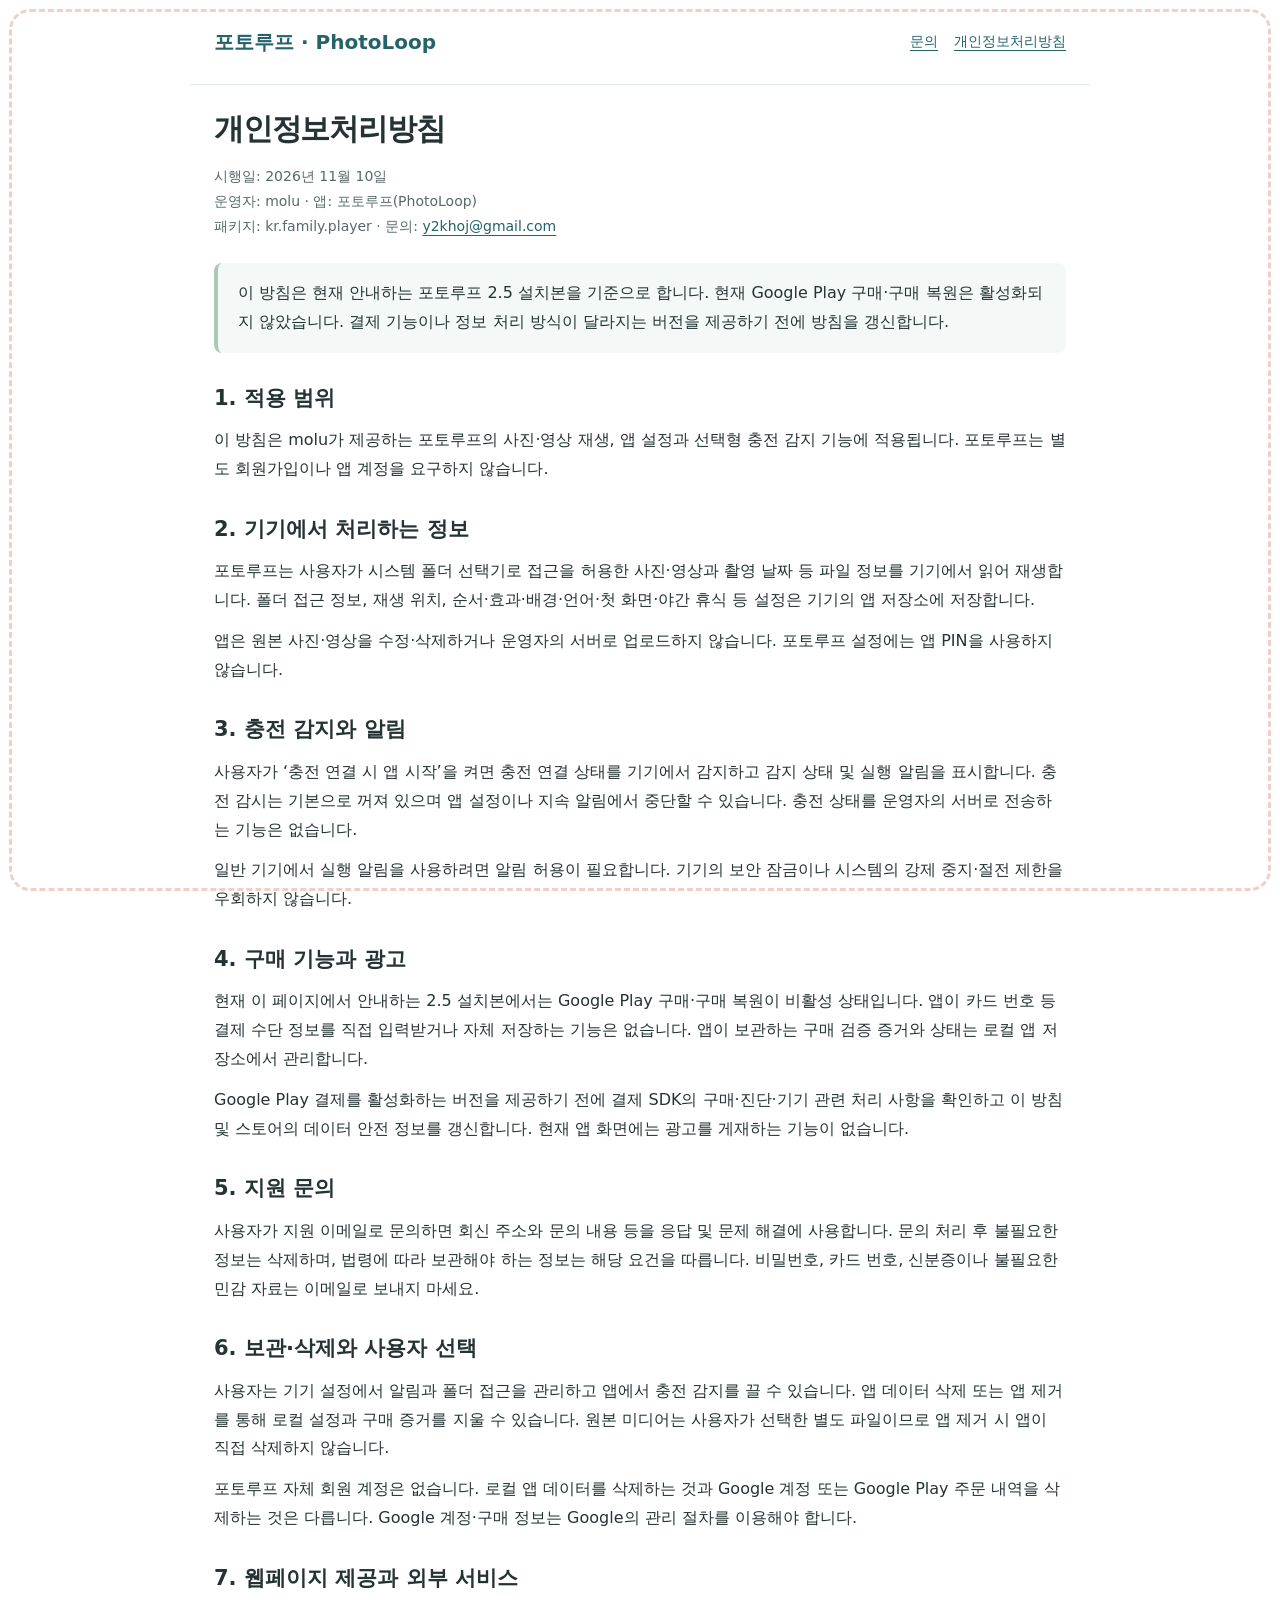
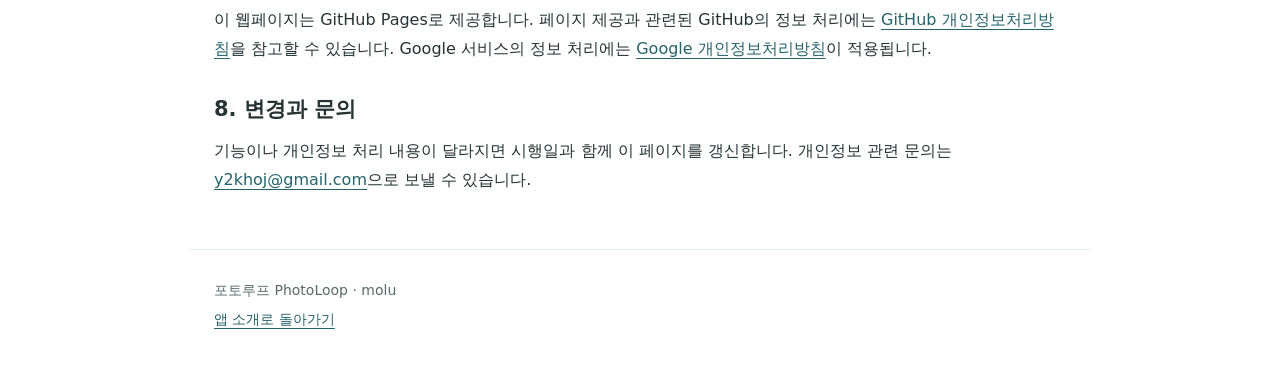
==== privacy.html @ a1cc2d08 "Publish PhotoLoop introduction and current-version privacy policy" ====
<!doctype html>
<html lang="ko"><head><meta charset="utf-8"><meta name="viewport" content="width=device-width,initial-scale=1"><meta name="description" content="molu가 제공하는 포토루프 PhotoLoop의 개인정보처리방침."><title>개인정보처리방침 · 포토루프 PhotoLoop</title><link rel="stylesheet" href="style.css"></head><body>
<header><a class="brand" href="./">포토루프 · PhotoLoop</a><nav aria-label="메뉴"><a href="./#support">문의</a><a aria-current="page" href="privacy.html">개인정보처리방침</a></nav></header>
<main class="policy"><h1>개인정보처리방침</h1><p class="meta">시행일: 2026년 11월 10일<br>운영자: molu · 앱: 포토루프(PhotoLoop)<br>패키지: kr.family.player · 문의: <a href="mailto:y2khoj@gmail.com">y2khoj@gmail.com</a></p>
<div class="note">이 방침은 현재 안내하는 포토루프 2.5 설치본을 기준으로 합니다. 현재 Google Play 구매·구매 복원은 활성화되지 않았습니다. 결제 기능이나 정보 처리 방식이 달라지는 버전을 제공하기 전에 방침을 갱신합니다.</div>
<section><h2>1. 적용 범위</h2><p>이 방침은 molu가 제공하는 포토루프의 사진·영상 재생, 앱 설정과 선택형 충전 감지 기능에 적용됩니다. 포토루프는 별도 회원가입이나 앱 계정을 요구하지 않습니다.</p></section>
<section><h2>2. 기기에서 처리하는 정보</h2><p>포토루프는 사용자가 시스템 폴더 선택기로 접근을 허용한 사진·영상과 촬영 날짜 등 파일 정보를 기기에서 읽어 재생합니다. 폴더 접근 정보, 재생 위치, 순서·효과·배경·언어·첫 화면·야간 휴식 등 설정은 기기의 앱 저장소에 저장합니다.</p><p>앱은 원본 사진·영상을 수정·삭제하거나 운영자의 서버로 업로드하지 않습니다. 포토루프 설정에는 앱 PIN을 사용하지 않습니다.</p></section>
<section><h2>3. 충전 감지와 알림</h2><p>사용자가 ‘충전 연결 시 앱 시작’을 켜면 충전 연결 상태를 기기에서 감지하고 감지 상태 및 실행 알림을 표시합니다. 충전 감시는 기본으로 꺼져 있으며 앱 설정이나 지속 알림에서 중단할 수 있습니다. 충전 상태를 운영자의 서버로 전송하는 기능은 없습니다.</p><p>일반 기기에서 실행 알림을 사용하려면 알림 허용이 필요합니다. 기기의 보안 잠금이나 시스템의 강제 중지·절전 제한을 우회하지 않습니다.</p></section>
<section><h2>4. 구매 기능과 광고</h2><p>현재 이 페이지에서 안내하는 2.5 설치본에서는 Google Play 구매·구매 복원이 비활성 상태입니다. 앱이 카드 번호 등 결제 수단 정보를 직접 입력받거나 자체 저장하는 기능은 없습니다. 앱이 보관하는 구매 검증 증거와 상태는 로컬 앱 저장소에서 관리합니다.</p><p>Google Play 결제를 활성화하는 버전을 제공하기 전에 결제 SDK의 구매·진단·기기 관련 처리 사항을 확인하고 이 방침 및 스토어의 데이터 안전 정보를 갱신합니다. 현재 앱 화면에는 광고를 게재하는 기능이 없습니다.</p></section>
<section><h2>5. 지원 문의</h2><p>사용자가 지원 이메일로 문의하면 회신 주소와 문의 내용 등을 응답 및 문제 해결에 사용합니다. 문의 처리 후 불필요한 정보는 삭제하며, 법령에 따라 보관해야 하는 정보는 해당 요건을 따릅니다. 비밀번호, 카드 번호, 신분증이나 불필요한 민감 자료는 이메일로 보내지 마세요.</p></section>
<section><h2>6. 보관·삭제와 사용자 선택</h2><p>사용자는 기기 설정에서 알림과 폴더 접근을 관리하고 앱에서 충전 감지를 끌 수 있습니다. 앱 데이터 삭제 또는 앱 제거를 통해 로컬 설정과 구매 증거를 지울 수 있습니다. 원본 미디어는 사용자가 선택한 별도 파일이므로 앱 제거 시 앱이 직접 삭제하지 않습니다.</p><p>포토루프 자체 회원 계정은 없습니다. 로컬 앱 데이터를 삭제하는 것과 Google 계정 또는 Google Play 주문 내역을 삭제하는 것은 다릅니다. Google 계정·구매 정보는 Google의 관리 절차를 이용해야 합니다.</p></section>
<section><h2>7. 웹페이지 제공과 외부 서비스</h2><p>이 웹페이지는 GitHub Pages로 제공합니다. 페이지 제공과 관련된 GitHub의 정보 처리에는 <a href="https://docs.github.com/en/site-policy/privacy-policies/github-general-privacy-statement">GitHub 개인정보처리방침</a>을 참고할 수 있습니다. Google 서비스의 정보 처리에는 <a href="https://policies.google.com/privacy">Google 개인정보처리방침</a>이 적용됩니다.</p></section>
<section><h2>8. 변경과 문의</h2><p>기능이나 개인정보 처리 내용이 달라지면 시행일과 함께 이 페이지를 갱신합니다. 개인정보 관련 문의는 <a href="mailto:y2khoj@gmail.com">y2khoj@gmail.com</a>으로 보낼 수 있습니다.</p></section>
</main><footer><p>포토루프 PhotoLoop · molu</p><p><a href="./">앱 소개로 돌아가기</a></p></footer></body></html>
---- style.css ----
:root{color-scheme:light;--ink:#263334;--muted:#58696a;--teal:#24636a;--line:#e4ece9}*{box-sizing:border-box}body{margin:0;background:#fff;color:var(--ink);font:16px/1.8 system-ui,-apple-system,"Noto Sans KR",sans-serif}body:before{content:"";position:fixed;inset:9px;border:3px dashed #e6b6a8;border-radius:21px;pointer-events:none;opacity:.65}a{color:var(--teal);text-underline-offset:4px}a:focus-visible{outline:3px solid #df995c;outline-offset:5px}header,main,footer{width:min(900px,100%);margin:auto;padding:24px}header{display:flex;justify-content:space-between;align-items:center;gap:16px;border-bottom:1px solid var(--line)}header a.brand{font-weight:750;text-decoration:none;font-size:20px}nav{display:flex;flex-wrap:wrap;gap:16px}nav a{font-size:14px}.hero{display:flex;align-items:center;gap:32px;padding:42px 0 32px}.icon{width:144px;height:144px;object-fit:contain;flex:none}h1{font-size:clamp(27px,5vw,42px);letter-spacing:-.04em;line-height:1.35;margin:0 0 14px}h2{font-size:21px;line-height:1.5;margin:30px 0 12px}p{margin:12px 0;overflow-wrap:anywhere}.lead{color:var(--muted);font-size:18px}.grid{display:grid;grid-template-columns:1fr 1fr;gap:16px}.card{border:1px solid var(--line);border-radius:18px;padding:20px;background:#fff}.card:nth-child(3n+1){border-top:4px solid #e4ae9a}.card:nth-child(3n+2){border-top:4px solid #b1d4b7}.card:nth-child(3n){border-top:4px solid #aecddc}.card h2{margin:0 0 8px;font-size:18px}.note{background:#f4f9f7;border-left:4px solid #a7cbb8;border-radius:8px;padding:16px 20px;margin:24px 0}.small,.meta{font-size:14px;color:var(--muted)}.button{display:inline-block;background:var(--teal);color:#fff;padding:10px 20px;border-radius:10px;text-decoration:none;margin:12px 0}.policy h1{font-size:30px}.policy section{margin:30px 0}.policy ul{padding-left:23px}footer{border-top:1px solid var(--line);font-size:14px;color:var(--muted);padding-bottom:36px}footer p{margin:4px 0}@media(max-width:580px){header{align-items:flex-start;padding:22px;flex-direction:column;gap:6px}main{padding:20px 24px}.hero{flex-direction:column;align-items:flex-start;gap:16px;padding:22px 0}.icon{width:116px;height:116px}.grid{grid-template-columns:1fr}nav{gap:14px}.lead{font-size:17px}body:before{inset:6px}footer{padding:22px 24px}}
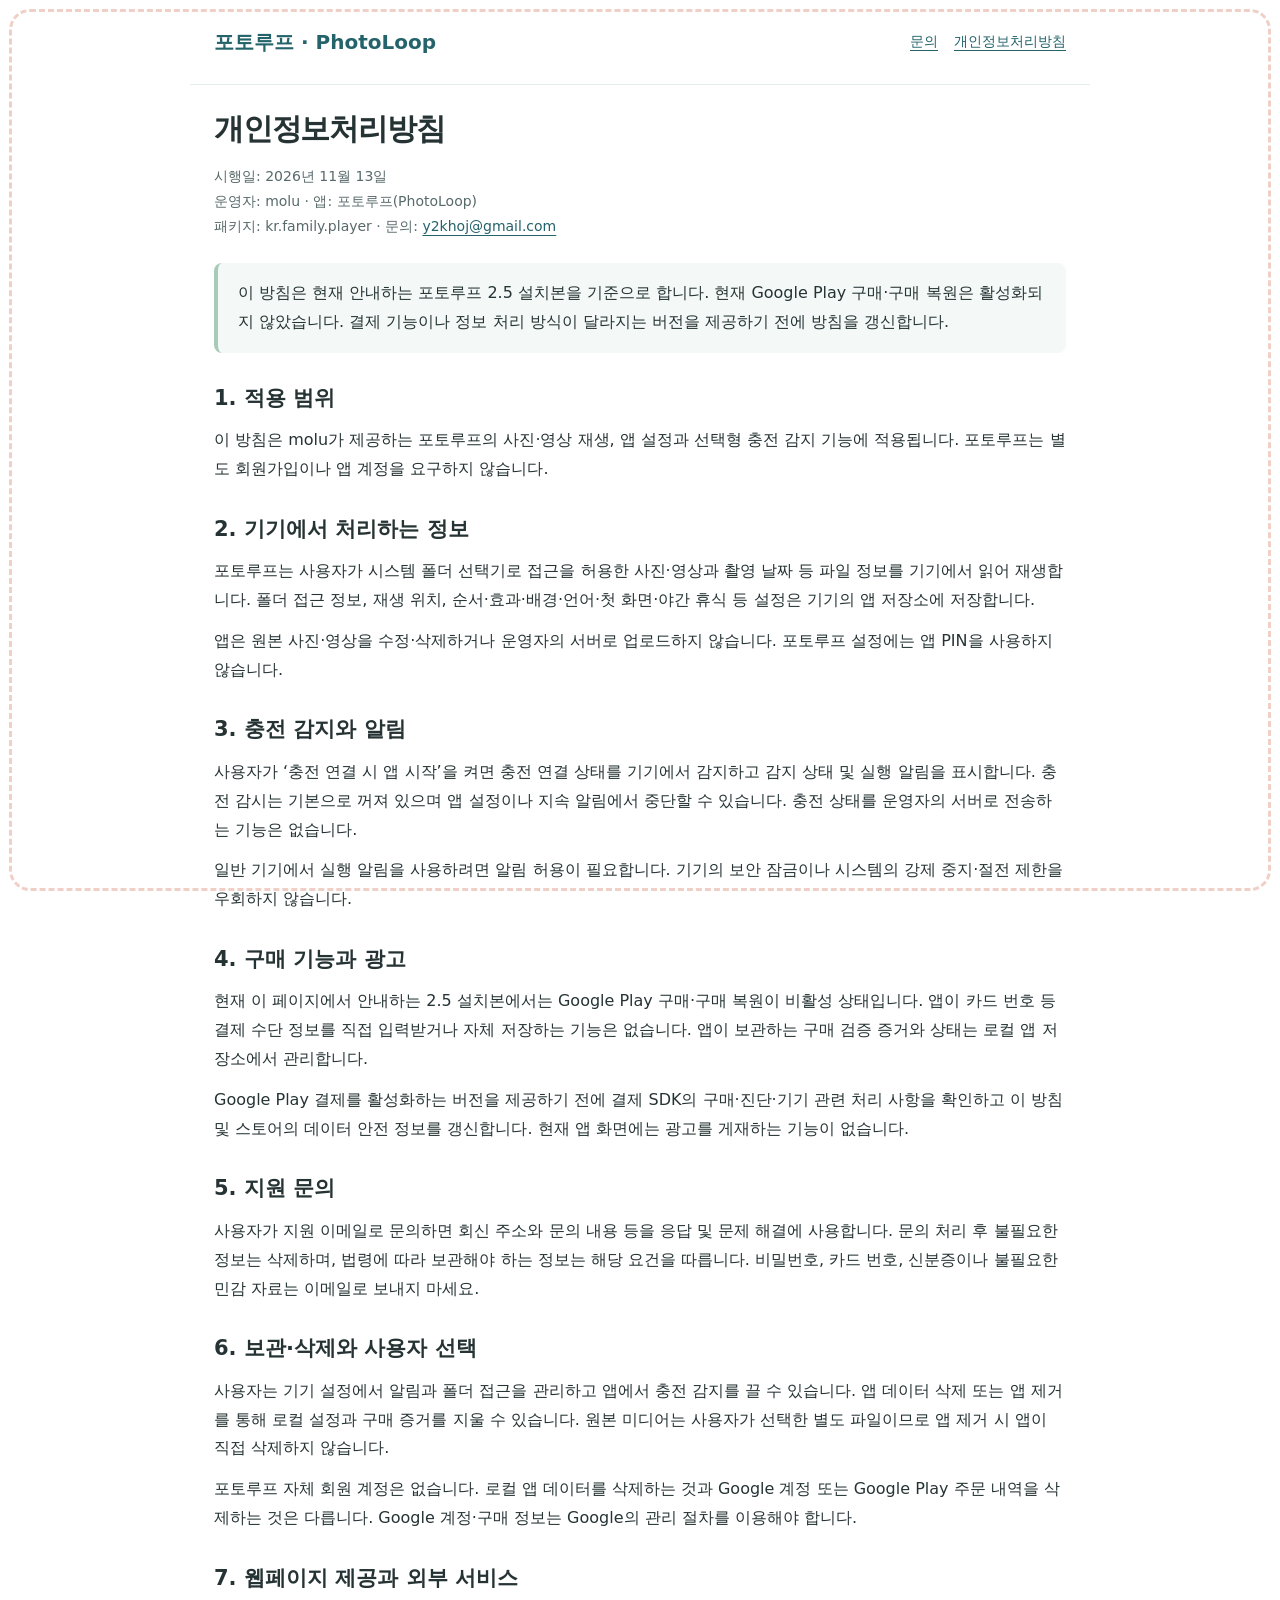
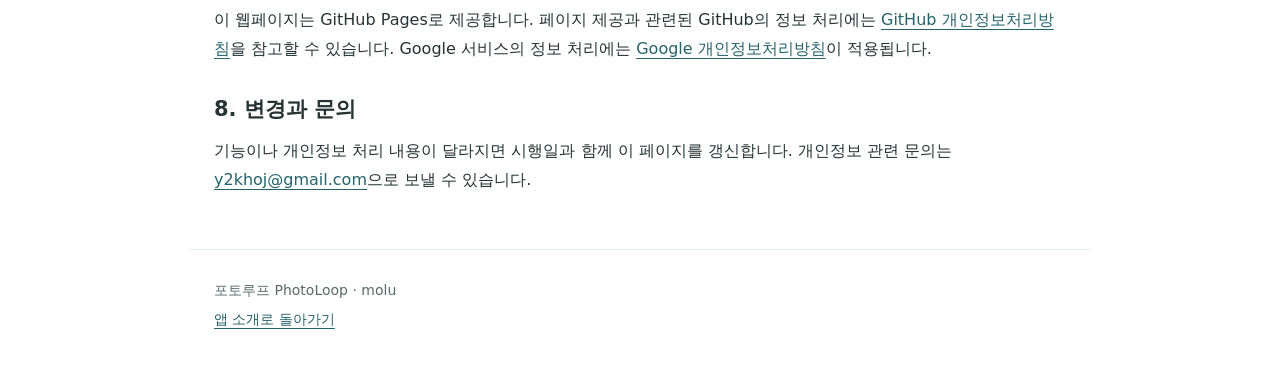
==== commit c74f4219: "Use molu-030 account and set policy publication date" ====
--- a/privacy.html
+++ b/privacy.html
@@ -1,7 +1,7 @@
 <!doctype html>
 <html lang="ko"><head><meta charset="utf-8"><meta name="viewport" content="width=device-width,initial-scale=1"><meta name="description" content="molu가 제공하는 포토루프 PhotoLoop의 개인정보처리방침."><title>개인정보처리방침 · 포토루프 PhotoLoop</title><link rel="stylesheet" href="style.css"></head><body>
 <header><a class="brand" href="./">포토루프 · PhotoLoop</a><nav aria-label="메뉴"><a href="./#support">문의</a><a aria-current="page" href="privacy.html">개인정보처리방침</a></nav></header>
-<main class="policy"><h1>개인정보처리방침</h1><p class="meta">시행일: 2026년 11월 10일<br>운영자: molu · 앱: 포토루프(PhotoLoop)<br>패키지: kr.family.player · 문의: <a href="mailto:y2khoj@gmail.com">y2khoj@gmail.com</a></p>
+<main class="policy"><h1>개인정보처리방침</h1><p class="meta">시행일: 2026년 11월 13일<br>운영자: molu · 앱: 포토루프(PhotoLoop)<br>패키지: kr.family.player · 문의: <a href="mailto:y2khoj@gmail.com">y2khoj@gmail.com</a></p>
 <div class="note">이 방침은 현재 안내하는 포토루프 2.5 설치본을 기준으로 합니다. 현재 Google Play 구매·구매 복원은 활성화되지 않았습니다. 결제 기능이나 정보 처리 방식이 달라지는 버전을 제공하기 전에 방침을 갱신합니다.</div>
 <section><h2>1. 적용 범위</h2><p>이 방침은 molu가 제공하는 포토루프의 사진·영상 재생, 앱 설정과 선택형 충전 감지 기능에 적용됩니다. 포토루프는 별도 회원가입이나 앱 계정을 요구하지 않습니다.</p></section>
 <section><h2>2. 기기에서 처리하는 정보</h2><p>포토루프는 사용자가 시스템 폴더 선택기로 접근을 허용한 사진·영상과 촬영 날짜 등 파일 정보를 기기에서 읽어 재생합니다. 폴더 접근 정보, 재생 위치, 순서·효과·배경·언어·첫 화면·야간 휴식 등 설정은 기기의 앱 저장소에 저장합니다.</p><p>앱은 원본 사진·영상을 수정·삭제하거나 운영자의 서버로 업로드하지 않습니다. 포토루프 설정에는 앱 PIN을 사용하지 않습니다.</p></section>
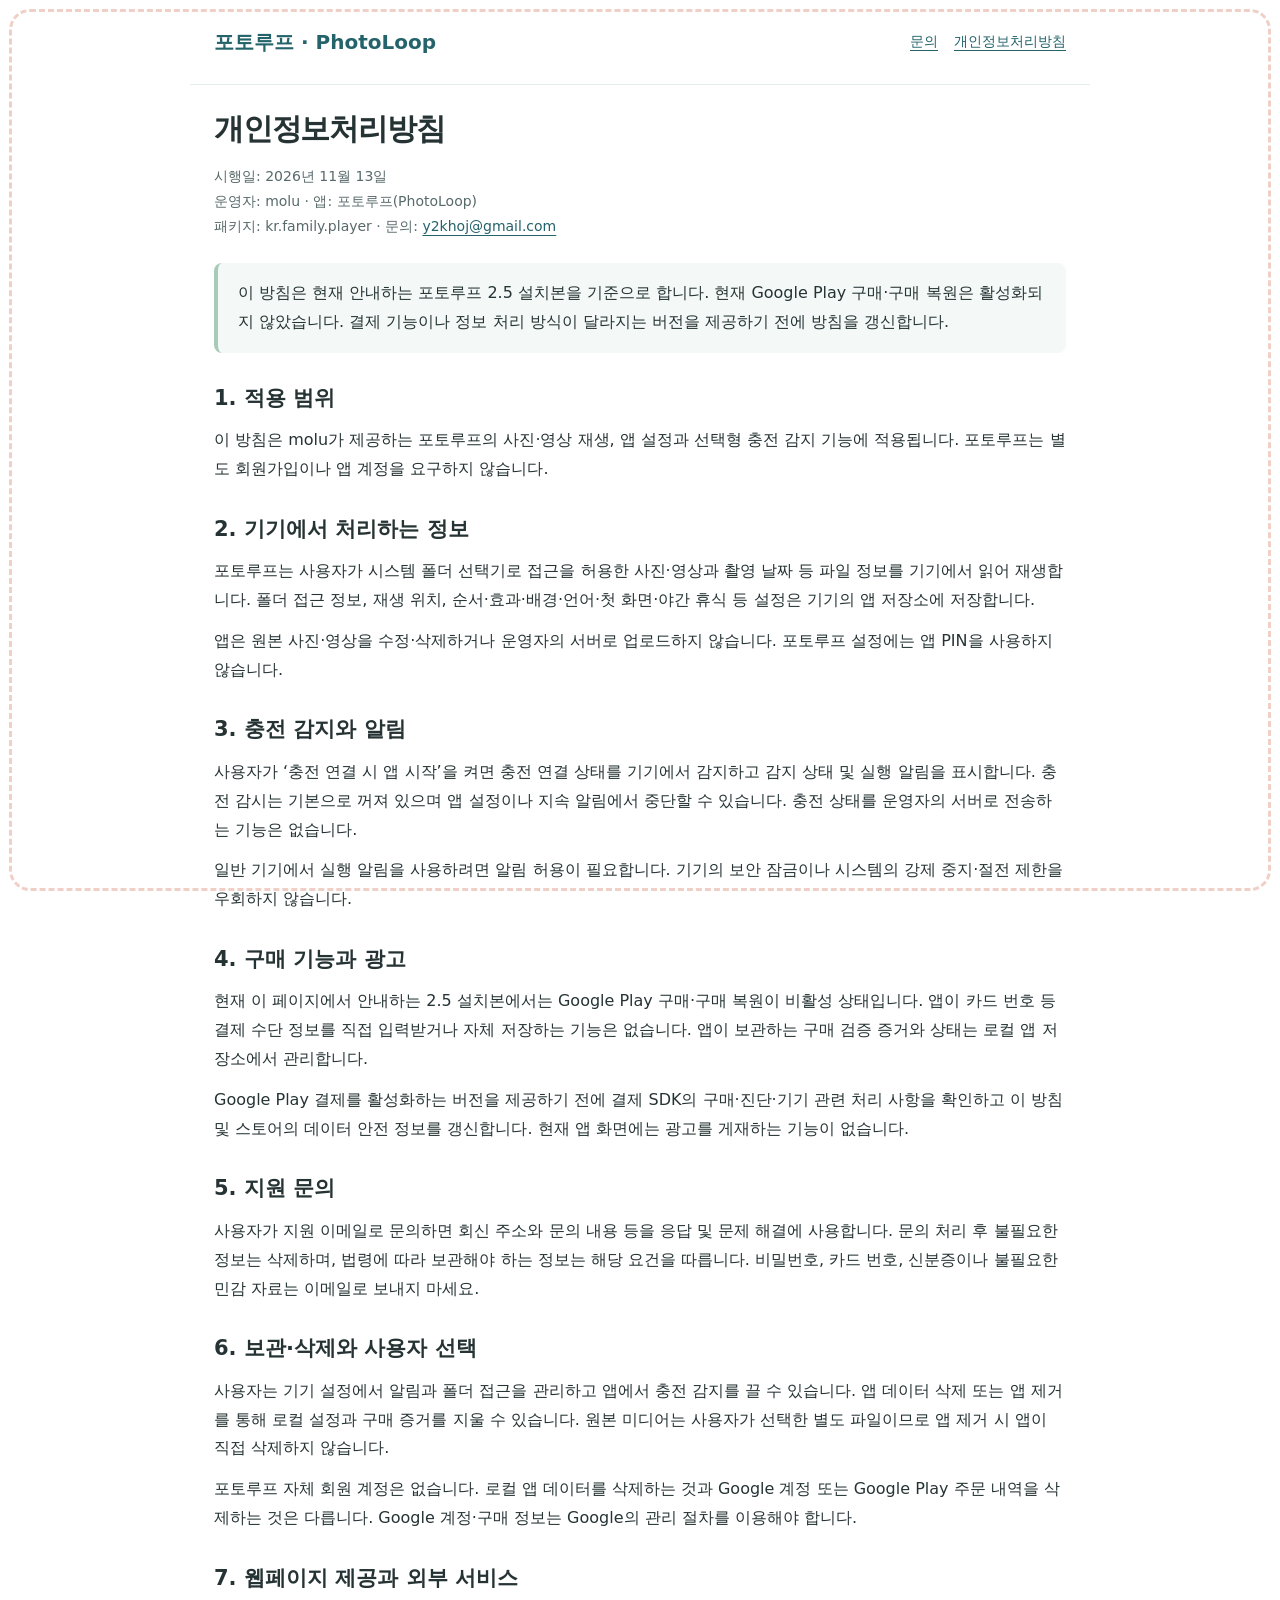
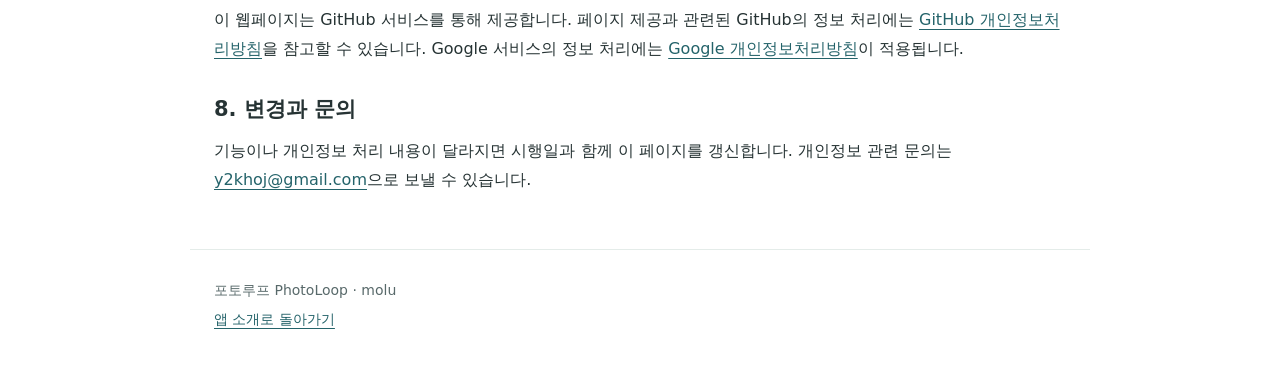
==== commit ba178582: "Clarify GitHub document hosting and Pages status" ====
--- a/privacy.html
+++ b/privacy.html
@@ -9,6 +9,6 @@
 <section><h2>4. 구매 기능과 광고</h2><p>현재 이 페이지에서 안내하는 2.5 설치본에서는 Google Play 구매·구매 복원이 비활성 상태입니다. 앱이 카드 번호 등 결제 수단 정보를 직접 입력받거나 자체 저장하는 기능은 없습니다. 앱이 보관하는 구매 검증 증거와 상태는 로컬 앱 저장소에서 관리합니다.</p><p>Google Play 결제를 활성화하는 버전을 제공하기 전에 결제 SDK의 구매·진단·기기 관련 처리 사항을 확인하고 이 방침 및 스토어의 데이터 안전 정보를 갱신합니다. 현재 앱 화면에는 광고를 게재하는 기능이 없습니다.</p></section>
 <section><h2>5. 지원 문의</h2><p>사용자가 지원 이메일로 문의하면 회신 주소와 문의 내용 등을 응답 및 문제 해결에 사용합니다. 문의 처리 후 불필요한 정보는 삭제하며, 법령에 따라 보관해야 하는 정보는 해당 요건을 따릅니다. 비밀번호, 카드 번호, 신분증이나 불필요한 민감 자료는 이메일로 보내지 마세요.</p></section>
 <section><h2>6. 보관·삭제와 사용자 선택</h2><p>사용자는 기기 설정에서 알림과 폴더 접근을 관리하고 앱에서 충전 감지를 끌 수 있습니다. 앱 데이터 삭제 또는 앱 제거를 통해 로컬 설정과 구매 증거를 지울 수 있습니다. 원본 미디어는 사용자가 선택한 별도 파일이므로 앱 제거 시 앱이 직접 삭제하지 않습니다.</p><p>포토루프 자체 회원 계정은 없습니다. 로컬 앱 데이터를 삭제하는 것과 Google 계정 또는 Google Play 주문 내역을 삭제하는 것은 다릅니다. Google 계정·구매 정보는 Google의 관리 절차를 이용해야 합니다.</p></section>
-<section><h2>7. 웹페이지 제공과 외부 서비스</h2><p>이 웹페이지는 GitHub Pages로 제공합니다. 페이지 제공과 관련된 GitHub의 정보 처리에는 <a href="https://docs.github.com/en/site-policy/privacy-policies/github-general-privacy-statement">GitHub 개인정보처리방침</a>을 참고할 수 있습니다. Google 서비스의 정보 처리에는 <a href="https://policies.google.com/privacy">Google 개인정보처리방침</a>이 적용됩니다.</p></section>
+<section><h2>7. 웹페이지 제공과 외부 서비스</h2><p>이 웹페이지는 GitHub 서비스를 통해 제공합니다. 페이지 제공과 관련된 GitHub의 정보 처리에는 <a href="https://docs.github.com/en/site-policy/privacy-policies/github-general-privacy-statement">GitHub 개인정보처리방침</a>을 참고할 수 있습니다. Google 서비스의 정보 처리에는 <a href="https://policies.google.com/privacy">Google 개인정보처리방침</a>이 적용됩니다.</p></section>
 <section><h2>8. 변경과 문의</h2><p>기능이나 개인정보 처리 내용이 달라지면 시행일과 함께 이 페이지를 갱신합니다. 개인정보 관련 문의는 <a href="mailto:y2khoj@gmail.com">y2khoj@gmail.com</a>으로 보낼 수 있습니다.</p></section>
 </main><footer><p>포토루프 PhotoLoop · molu</p><p><a href="./">앱 소개로 돌아가기</a></p></footer></body></html>
